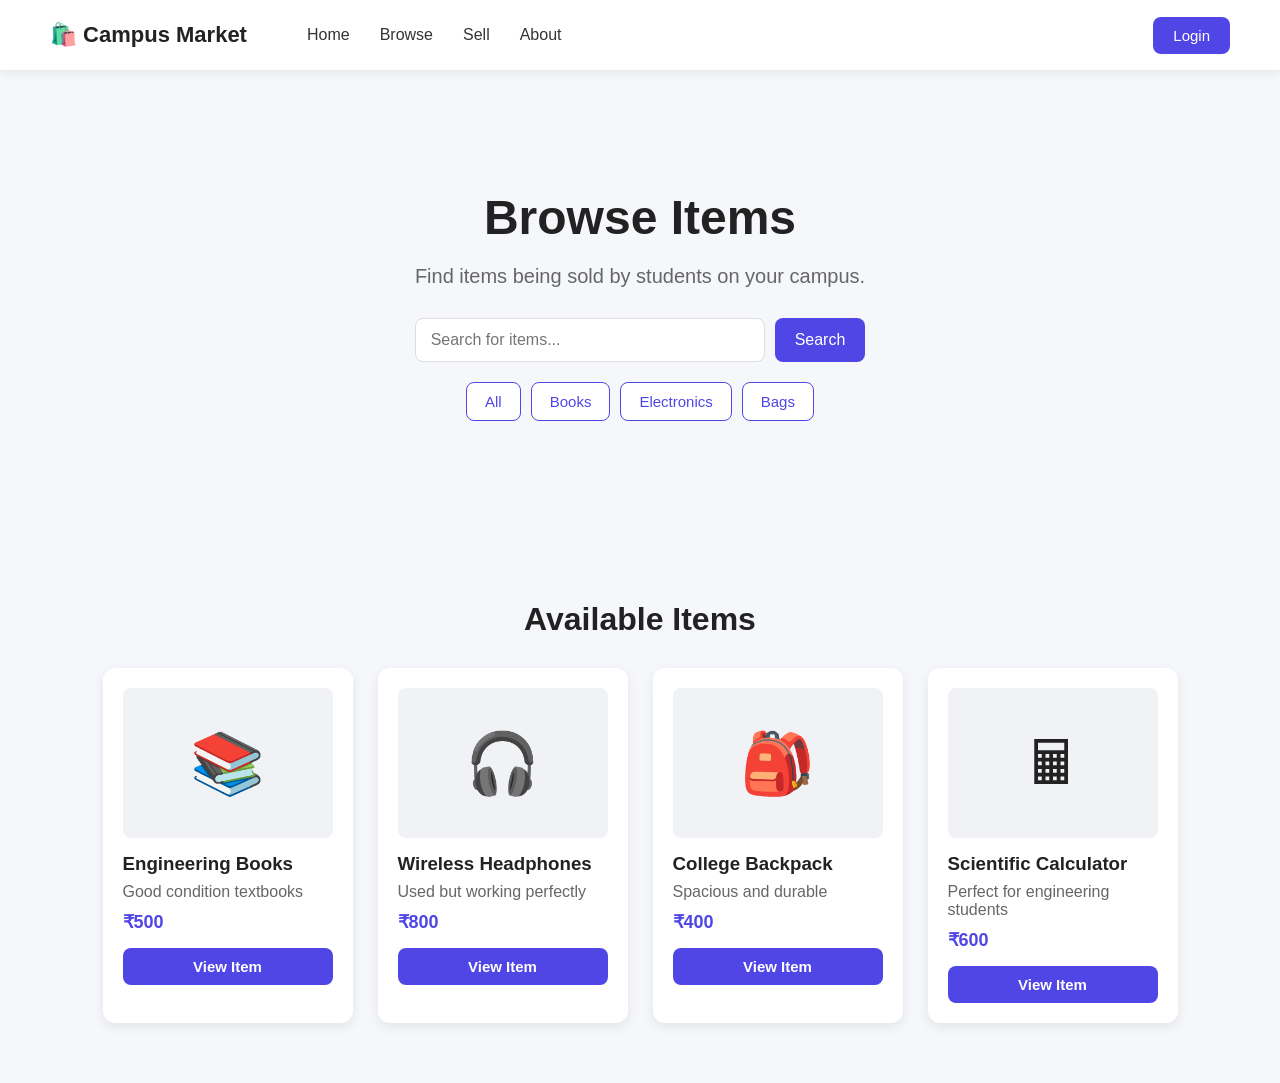
==== browse.html @ 815b8b1e "Initial commit - Campus Market" ====
<!DOCTYPE html>
<html lang="en">
<head>
    <meta charset="UTF-8">
    <meta name="viewport" content="width=device-width, initial-scale=1.0">

    <title>Browse - Campus Market</title>

    <link rel="stylesheet" href="style.css">
</head>

<body>

    <nav class="navbar">

        <div class="logo">
            🛍️ Campus Market
        </div>

        <div class="nav-links">
            <a href="index.html">Home</a>
            <a href="browse.html">Browse</a>
            <a href="sell.html">Sell</a>
            <a href="about.html">About</a>
        </div>

        <button class="login-btn">Login</button>

    </nav>


    <main>

        <h1>Browse Items</h1>

        <p>Find items being sold by students on your campus.</p>
        <div class="search-box">
            <input type="text" id="searchInput" placeholder="Search for items...">
            <button onclick="searchItems()">Search</button>
        </div>
        

        <div class="categories">
            <button onclick="filterCategory('all')">All</button>
            <button onclick="filterCategory('books')">Books</button>
            <button onclick="filterCategory('electronics')">Electronics</button>
            <button onclick="filterCategory('bags')">Bags</button>
        </div>

    </main>
    <section class="products">

    <h2>Available Items</h2>

    <div class="product-container">

        <div class="product-card">
            <div class="product-image">📚</div>
            <h3>Engineering Books</h3>
            <p>Good condition textbooks</p>
            <strong>₹500</strong>
            <button>View Item</button>
        </div>

        <div class="product-card">
            <div class="product-image">🎧</div>
            <h3>Wireless Headphones</h3>
            <p>Used but working perfectly</p>
            <strong>₹800</strong>
            <button>View Item</button>
        </div>

        <div class="product-card">
            <div class="product-image">🎒</div>
            <h3>College Backpack</h3>
            <p>Spacious and durable</p>
            <strong>₹400</strong>
            <button>View Item</button>
        </div>

        <div class="product-card">
            <div class="product-image">🖩</div>
            <h3>Scientific Calculator</h3>
            <p>Perfect for engineering students</p>
            <strong>₹600</strong>
            <button>View Item</button>
        </div>

    </div>

</section>

<script src="script.js"></script>

</body>
</html>
---- style.css ----
/* Reset */
* {
    margin: 0;
    padding: 0;
    box-sizing: border-box;
}

/* Body */
body {
    font-family: Arial, sans-serif;
    background-color: #f5f7fb;
    color: #222;
}

/* Navbar */
.navbar {
    height: 70px;
    background-color: white;

    display: flex;
    align-items: center;

    padding: 0 50px;

    box-shadow: 0 2px 10px rgba(0, 0, 0, 0.08);
}

/* Logo */
.logo {
    font-size: 22px;
    font-weight: bold;
}

/* Navigation links */
.nav-links {
    display: flex;
    align-items: center;
    gap: 30px;

    margin-left: 60px;
}

.nav-links a {
    text-decoration: none;
    color: #333;
    font-size: 16px;
}

.nav-links a:hover {
    color: #4f46e5;
}

/* Login button */
.login-btn {
    margin-left: auto;

    background-color: #4f46e5;
    color: white;

    border: none;
    border-radius: 8px;

    padding: 10px 20px;

    font-size: 15px;
    cursor: pointer;
}

.login-btn:hover {
    background-color: #3730a3;
}

/* Main section */
main {
    text-align: center;
    padding: 100px 20px;
}

main h1 {
    font-size: 45px;
    margin-bottom: 15px;
}

main p {
    font-size: 20px;
    color: #666;
}

/* Hero buttons */
.hero-buttons {
    margin-top: 30px;

    display: flex;
    justify-content: center;
    gap: 15px;
}

.hero-buttons a {
    text-decoration: none;

    padding: 12px 24px;

    border-radius: 8px;

    font-size: 16px;
    font-weight: bold;

    background-color: #4f46e5;
    color: white;
}

.hero-buttons a:hover {
    background-color: #3730a3;
}

/* Hero section */
main {
    text-align: center;
    padding: 120px 20px;
}

main h1 {
    font-size: 48px;
    margin-bottom: 20px;
}

main p {
    font-size: 20px;
    color: #666;
    margin-bottom: 10px;
}

/* Products section */
.products {
    padding: 60px 50px;
    text-align: center;
}

.products h2 {
    font-size: 32px;
    margin-bottom: 30px;
}

/* Product container */
.product-container {
    display: flex;
    justify-content: center;
    gap: 25px;
    flex-wrap: wrap;
}

/* Product card */
.product-card {
    width: 250px;
    background-color: white;
    padding: 20px;
    border-radius: 12px;

    box-shadow: 0 4px 12px rgba(0, 0, 0, 0.08);

    text-align: left;
}

/* Product image */
.product-image {
    height: 150px;
    background-color: #f0f2f5;

    display: flex;
    align-items: center;
    justify-content: center;

    font-size: 60px;

    border-radius: 8px;
    margin-bottom: 15px;
}

/* Product title */
.product-card h3 {
    margin-bottom: 8px;
}

/* Product description */
.product-card p {
    color: #666;
    margin-bottom: 10px;
}

/* Product price */
.product-card strong {
    color: #4f46e5;
    font-size: 18px;
}

/* Product button */
.product-card button {
    margin-top: 15px;

    width: 100%;

    padding: 10px;

    background-color: #4f46e5;
    color: white;

    border: none;
    border-radius: 8px;

    font-size: 15px;
    font-weight: bold;

    cursor: pointer;
}

.product-card button:hover {
    background-color: #3730a3;
}

/* Search box */
.search-box {
    margin-top: 30px;

    display: flex;
    justify-content: center;
    gap: 10px;
}

.search-box input {
    width: 350px;

    padding: 12px 15px;

    border: 1px solid #ddd;
    border-radius: 8px;

    font-size: 16px;
    outline: none;
}

.search-box input:focus {
    border-color: #4f46e5;
}

.search-box button {
    padding: 12px 20px;

    background-color: #4f46e5;
    color: white;

    border: none;
    border-radius: 8px;

    font-size: 16px;
    cursor: pointer;
}

.search-box button:hover {
    background-color: #3730a3;
}

/* Category buttons */
.categories {
    margin-top: 20px;

    display: flex;
    justify-content: center;
    gap: 10px;
}

.categories button {
    padding: 10px 18px;

    background-color: white;
    color: #4f46e5;

    border: 1px solid #4f46e5;
    border-radius: 8px;

    font-size: 15px;
    cursor: pointer;
}

.categories button:hover {
    background-color: #4f46e5;
    color: white;
}

/* Sell form */
.sell-form {
    width: 500px;
    max-width: 90%;

    margin: 40px auto 0;

    background-color: white;

    padding: 30px;

    border-radius: 12px;

    box-shadow: 0 4px 15px rgba(0, 0, 0, 0.08);

    text-align: left;
}

.sell-form label {
    display: block;

    margin-bottom: 8px;

    font-weight: bold;
}

.sell-form input,
.sell-form select,
.sell-form textarea {
    width: 100%;

    padding: 12px;

    margin-bottom: 20px;

    border: 1px solid #ddd;

    border-radius: 8px;

    font-size: 15px;

    box-sizing: border-box;
}

.sell-form textarea {
    height: 120px;

    resize: vertical;
}

.sell-form button {
    width: 100%;

    padding: 12px;

    background-color: #4f46e5;

    color: white;

    border: none;

    border-radius: 8px;

    font-size: 16px;

    font-weight: bold;

    cursor: pointer;
}

.sell-form button:hover {
    background-color: #3730a3;
}
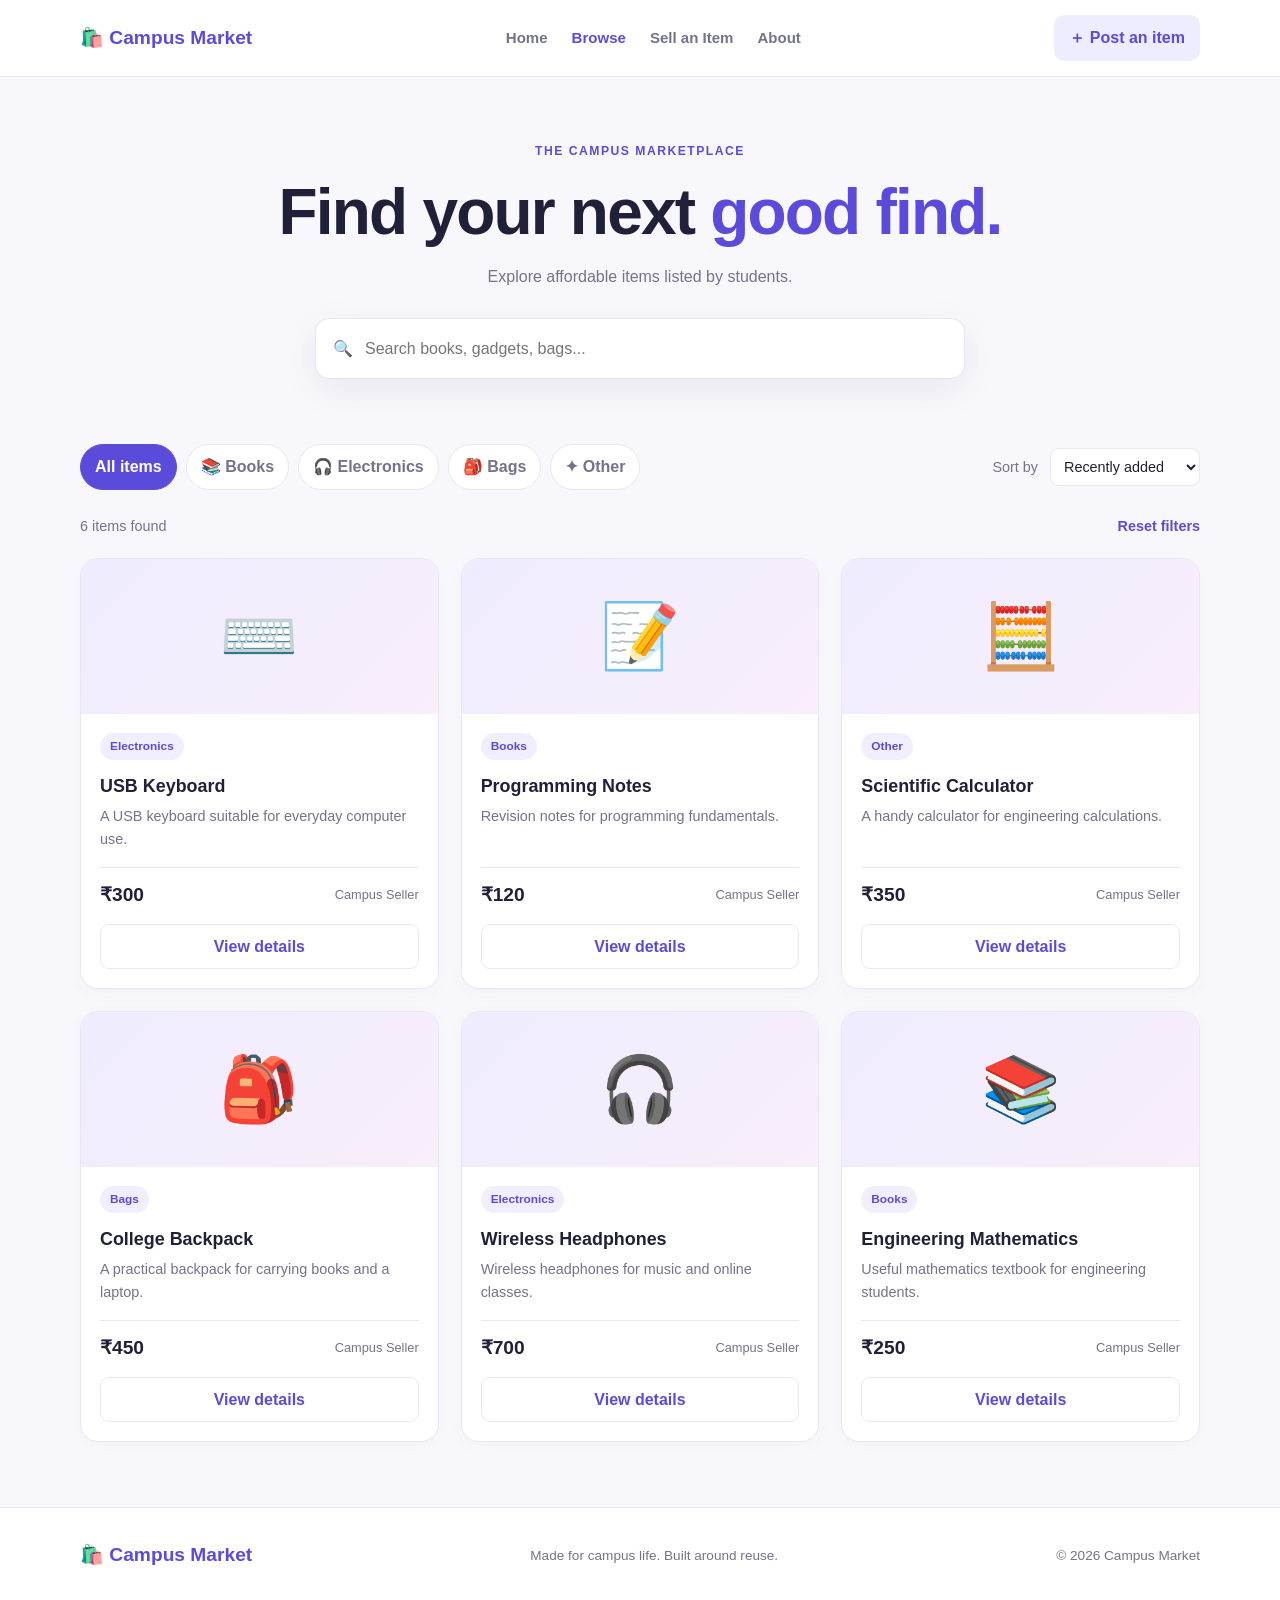
==== commit 55ed9dfb: "Update Campus Market project" ====
--- a/browse.html
+++ b/browse.html
@@ -1,96 +1,87 @@
+
 <!DOCTYPE html>
 <html lang="en">
 <head>
-    <meta charset="UTF-8">
-    <meta name="viewport" content="width=device-width, initial-scale=1.0">
+  <meta charset="UTF-8">
+  <meta name="viewport" content="width=device-width, initial-scale=1.0">
+  <title>Browse Items | Campus Market</title>
+  <link rel="stylesheet" href="style.css">
+  <script src="script.js" defer></script>
+</head>
+<body>
+  <header class="site-header">
+    <nav class="navbar container">
+      <a class="logo" href="index.html">🛍️ Campus Market</a>
+      <button class="menu-toggle" aria-label="Toggle navigation">☰</button>
+      <div class="nav-links">
+        <a href="index.html">Home</a>
+        <a class="active" href="browse.html">Browse</a>
+        <a href="sell.html">Sell an Item</a>
+        <a href="about.html">About</a>
+      </div>
+      <a class="nav-cta" href="sell.html">＋ Post an item</a>
+    </nav>
+  </header>
 
-    <title>Browse - Campus Market</title>
+  <main>
+    <section class="page-hero container">
+      <span class="eyebrow">The campus marketplace</span>
+      <h1>Find your next <span>good find.</span></h1>
+      <p>Explore affordable items listed by students.</p>
+      <label class="search-bar">
+        🔍
+        <input id="searchInput" type="search" placeholder="Search books, gadgets, bags...">
+        <button id="clearSearch" type="button" hidden>×</button>
+      </label>
+    </section>
 
-    <link rel="stylesheet" href="style.css">
-</head>
-
-<body>
-
-    <nav class="navbar">
-
-        <div class="logo">
-            🛍️ Campus Market
+    <section class="section container">
+      <div class="browse-toolbar">
+        <div class="filter-tabs">
+          <button class="filter-chip active" data-category="all">All items</button>
+          <button class="filter-chip" data-category="books">📚 Books</button>
+          <button class="filter-chip" data-category="electronics">🎧 Electronics</button>
+          <button class="filter-chip" data-category="bags">🎒 Bags</button>
+          <button class="filter-chip" data-category="other">✦ Other</button>
         </div>
 
-        <div class="nav-links">
-            <a href="index.html">Home</a>
-            <a href="browse.html">Browse</a>
-            <a href="sell.html">Sell</a>
-            <a href="about.html">About</a>
-        </div>
+        <label class="sort-control">Sort by
+          <select id="sortSelect">
+            <option value="newest">Recently added</option>
+            <option value="price-low">Price: low to high</option>
+            <option value="price-high">Price: high to low</option>
+            <option value="name">Name: A–Z</option>
+          </select>
+        </label>
+      </div>
 
-        <button class="login-btn">Login</button>
+      <div class="results-line">
+        <span id="resultsCount">Loading items...</span>
+        <button id="resetFilters" class="text-link">Reset filters</button>
+      </div>
 
-    </nav>
+      <div id="browseProducts" class="product-grid"></div>
 
+      <div id="emptyState" class="empty-state" hidden>
+        <div>🧺</div>
+        <h2>No items found</h2>
+        <p>Try another search or list an item yourself.</p>
+        <a class="button button-primary" href="sell.html">Post an item</a>
+      </div>
+    </section>
+  </main>
 
-    <main>
+  <footer class="site-footer">
+    <div class="container footer-inner">
+      <a class="logo" href="index.html">🛍️ Campus Market</a>
+      <p>Made for campus life. Built around reuse.</p>
+      <span>© <span data-year></span> Campus Market</span>
+    </div>
+  </footer>
 
-        <h1>Browse Items</h1>
-
-        <p>Find items being sold by students on your campus.</p>
-        <div class="search-box">
-            <input type="text" id="searchInput" placeholder="Search for items...">
-            <button onclick="searchItems()">Search</button>
-        </div>
-        
-
-        <div class="categories">
-            <button onclick="filterCategory('all')">All</button>
-            <button onclick="filterCategory('books')">Books</button>
-            <button onclick="filterCategory('electronics')">Electronics</button>
-            <button onclick="filterCategory('bags')">Bags</button>
-        </div>
-
-    </main>
-    <section class="products">
-
-    <h2>Available Items</h2>
-
-    <div class="product-container">
-
-        <div class="product-card">
-            <div class="product-image">📚</div>
-            <h3>Engineering Books</h3>
-            <p>Good condition textbooks</p>
-            <strong>₹500</strong>
-            <button>View Item</button>
-        </div>
-
-        <div class="product-card">
-            <div class="product-image">🎧</div>
-            <h3>Wireless Headphones</h3>
-            <p>Used but working perfectly</p>
-            <strong>₹800</strong>
-            <button>View Item</button>
-        </div>
-
-        <div class="product-card">
-            <div class="product-image">🎒</div>
-            <h3>College Backpack</h3>
-            <p>Spacious and durable</p>
-            <strong>₹400</strong>
-            <button>View Item</button>
-        </div>
-
-        <div class="product-card">
-            <div class="product-image">🖩</div>
-            <h3>Scientific Calculator</h3>
-            <p>Perfect for engineering students</p>
-            <strong>₹600</strong>
-            <button>View Item</button>
-        </div>
-
-    </div>
-
-</section>
-
-<script src="script.js"></script>
-
+  <dialog id="itemDialog" class="item-dialog">
+    <button class="dialog-close" aria-label="Close details">×</button>
+    <div id="dialogContent"></div>
+  </dialog>
 </body>
 </html>
--- a/style.css
+++ b/style.css
@@ -1,361 +1,850 @@
-/* Reset */
+
+/* =========================
+   CAMPUS MARKET - STYLES
+========================= */
+
+:root {
+  --primary: #5b4bdb;
+  --primary-dark: #4535bd;
+  --text: #202038;
+  --muted: #73738a;
+  --background: #f8f8fc;
+  --white: #ffffff;
+  --border: #e8e7f1;
+  --green: #16845b;
+  --radius: 18px;
+  --shadow: 0 10px 35px rgba(35, 29, 85, 0.08);
+}
+
 * {
-    margin: 0;
-    padding: 0;
-    box-sizing: border-box;
-}
-
-/* Body */
+  box-sizing: border-box;
+}
+
+html {
+  scroll-behavior: smooth;
+}
+
 body {
-    font-family: Arial, sans-serif;
-    background-color: #f5f7fb;
-    color: #222;
-}
-
-/* Navbar */
+  margin: 0;
+  font-family: Arial, Helvetica, sans-serif;
+  color: var(--text);
+  background: var(--background);
+  line-height: 1.6;
+}
+
+a {
+  color: inherit;
+  text-decoration: none;
+}
+
+button,
+input,
+select,
+textarea {
+  font: inherit;
+}
+
+button,
+select {
+  cursor: pointer;
+}
+
+button:focus-visible,
+a:focus-visible,
+input:focus-visible,
+select:focus-visible,
+textarea:focus-visible {
+  outline: 3px solid #b9b1ff;
+  outline-offset: 3px;
+}
+
+.container {
+  width: min(1120px, 90%);
+  margin-inline: auto;
+}
+
+[hidden] {
+  display: none !important;
+}
+
+/* Navigation */
+
+.site-header {
+  background: var(--white);
+  border-bottom: 1px solid var(--border);
+  position: sticky;
+  top: 0;
+  z-index: 10;
+}
+
 .navbar {
-    height: 70px;
-    background-color: white;
-
+  min-height: 76px;
+  display: flex;
+  align-items: center;
+  justify-content: space-between;
+  gap: 20px;
+}
+
+.logo {
+  font-size: 1.2rem;
+  font-weight: 800;
+  color: var(--primary);
+  white-space: nowrap;
+}
+
+.nav-links {
+  display: flex;
+  align-items: center;
+  gap: 24px;
+}
+
+.nav-links a {
+  color: var(--muted);
+  font-weight: 600;
+  font-size: 0.94rem;
+}
+
+.nav-links a:hover,
+.nav-links a.active {
+  color: var(--primary);
+}
+
+.nav-cta {
+  background: #eeecff;
+  color: var(--primary);
+  padding: 10px 15px;
+  border-radius: 10px;
+  font-weight: 700;
+  white-space: nowrap;
+}
+
+.menu-toggle {
+  display: none;
+  border: 1px solid var(--border);
+  background: white;
+  padding: 7px 12px;
+  border-radius: 8px;
+}
+
+/* Buttons */
+
+.button {
+  display: inline-flex;
+  justify-content: center;
+  align-items: center;
+  gap: 8px;
+  border: 0;
+  border-radius: 11px;
+  padding: 13px 20px;
+  font-weight: 700;
+  transition: transform 0.2s, background 0.2s;
+}
+
+.button:hover {
+  transform: translateY(-2px);
+}
+
+.button-primary {
+  background: var(--primary);
+  color: white;
+}
+
+.button-primary:hover {
+  background: var(--primary-dark);
+}
+
+.button-secondary {
+  background: white;
+  color: var(--text);
+  border: 1px solid var(--border);
+}
+
+.button-light {
+  background: white;
+  color: var(--primary);
+}
+
+.text-link {
+  border: 0;
+  padding: 0;
+  background: transparent;
+  color: var(--primary);
+  font-weight: 700;
+}
+
+/* Home hero */
+
+.hero {
+  display: grid;
+  grid-template-columns: 1.1fr 0.9fr;
+  align-items: center;
+  gap: 50px;
+  padding-top: 75px;
+  padding-bottom: 75px;
+}
+
+.eyebrow {
+  display: inline-block;
+  color: var(--primary);
+  text-transform: uppercase;
+  font-size: 0.76rem;
+  letter-spacing: 1.5px;
+  font-weight: 800;
+}
+
+.hero h1,
+.page-hero h1,
+.form-intro h1,
+.about-page h1 {
+  font-size: clamp(2.4rem, 5vw, 4rem);
+  line-height: 1.12;
+  letter-spacing: -1.8px;
+  margin: 14px 0;
+}
+
+.hero h1 span,
+.page-hero h1 span,
+.form-intro h1 span,
+.about-page h1 span {
+  color: var(--primary);
+}
+
+.hero-copy > p {
+  color: var(--muted);
+  max-width: 520px;
+}
+
+.hero-buttons {
+  display: flex;
+  flex-wrap: wrap;
+  gap: 12px;
+  margin: 25px 0;
+}
+
+.hero-art {
+  min-height: 350px;
+  border-radius: 30px;
+  background: linear-gradient(135deg, #e8e5ff, #f8e9f4);
+  padding: 30px;
+  display: grid;
+  grid-template-columns: 1fr 1fr;
+  gap: 15px;
+  position: relative;
+  align-content: center;
+}
+
+.art-card {
+  background: rgba(255, 255, 255, 0.92);
+  border-radius: 20px;
+  min-height: 120px;
+  display: flex;
+  flex-direction: column;
+  justify-content: center;
+  align-items: center;
+  font-size: 2.5rem;
+  box-shadow: var(--shadow);
+}
+
+.art-card h3 {
+  font-size: 0.9rem;
+  margin: 8px 0 0;
+}
+
+.art-center {
+  position: absolute;
+  left: 50%;
+  top: 50%;
+  transform: translate(-50%, -50%);
+  background: var(--primary);
+  color: white;
+  width: 66px;
+  height: 66px;
+  border-radius: 50%;
+  display: grid;
+  place-items: center;
+  font-size: 2rem;
+  border: 5px solid #f1edff;
+}
+
+/* Trust strip */
+
+.trust-strip {
+  background: white;
+  border-block: 1px solid var(--border);
+}
+
+.trust-items {
+  display: grid;
+  grid-template-columns: repeat(3, 1fr);
+  gap: 20px;
+  padding-block: 22px;
+}
+
+.trust-items strong {
+  font-size: 0.97rem;
+}
+
+.trust-items p {
+  margin: 3px 0 0;
+  color: var(--muted);
+  font-size: 0.88rem;
+}
+
+/* General sections */
+
+.section {
+  padding-top: 65px;
+  padding-bottom: 65px;
+}
+
+.section-heading {
+  display: flex;
+  justify-content: space-between;
+  align-items: center;
+  gap: 20px;
+  margin-bottom: 28px;
+}
+
+.section-heading h2,
+.sell-banner h2 {
+  font-size: 1.9rem;
+  margin: 5px 0;
+  line-height: 1.25;
+}
+
+.section-heading p,
+.sell-banner p {
+  color: var(--muted);
+  margin: 5px 0;
+}
+
+/* Product cards */
+
+.product-grid {
+  display: grid;
+  grid-template-columns: repeat(3, minmax(0, 1fr));
+  gap: 22px;
+}
+
+.product-card {
+  background: white;
+  border: 1px solid var(--border);
+  border-radius: var(--radius);
+  overflow: hidden;
+  box-shadow: 0 4px 15px rgba(35, 29, 85, 0.03);
+  display: flex;
+  flex-direction: column;
+  transition: transform 0.2s, box-shadow 0.2s;
+}
+
+.product-card:hover {
+  transform: translateY(-4px);
+  box-shadow: var(--shadow);
+}
+
+.product-visual {
+  min-height: 155px;
+  background: linear-gradient(135deg, #eeecff, #f9eefa);
+  display: grid;
+  place-items: center;
+  font-size: 4rem;
+}
+
+.product-content {
+  padding: 19px;
+  display: flex;
+  flex-direction: column;
+  flex: 1;
+}
+
+.category-label {
+  display: inline-block;
+  width: fit-content;
+  background: #f0eeff;
+  color: var(--primary);
+  border-radius: 20px;
+  padding: 4px 10px;
+  font-size: 0.74rem;
+  font-weight: 800;
+  text-transform: capitalize;
+}
+
+.product-content h3 {
+  font-size: 1.12rem;
+  margin: 12px 0 4px;
+  overflow-wrap: anywhere;
+}
+
+.product-description {
+  color: var(--muted);
+  font-size: 0.9rem;
+  margin: 0 0 16px;
+  overflow-wrap: anywhere;
+}
+
+.product-meta {
+  margin-top: auto;
+  padding-top: 12px;
+  border-top: 1px solid var(--border);
+  display: flex;
+  align-items: center;
+  justify-content: space-between;
+  gap: 10px;
+}
+
+.product-price {
+  font-size: 1.2rem;
+  font-weight: 800;
+}
+
+.product-seller {
+  color: var(--muted);
+  font-size: 0.8rem;
+}
+
+.details-button {
+  margin-top: 13px;
+  border: 1px solid var(--border);
+  background: white;
+  border-radius: 9px;
+  padding: 9px;
+  color: var(--primary);
+  font-weight: 700;
+}
+
+.details-button:hover {
+  background: #f3f1ff;
+}
+
+/* Sell banner */
+
+.sell-banner {
+  margin-block: 20px 70px;
+  padding: 35px;
+  background: linear-gradient(120deg, #eeeaff, #f7eafa);
+  border-radius: 24px;
+  display: flex;
+  align-items: center;
+  justify-content: space-between;
+  gap: 20px;
+}
+
+/* Browse page */
+
+.page-hero {
+  padding-top: 60px;
+  text-align: center;
+}
+
+.page-hero > p {
+  color: var(--muted);
+}
+
+.search-bar {
+  max-width: 650px;
+  margin: 28px auto 0;
+  background: white;
+  border: 1px solid var(--border);
+  border-radius: 14px;
+  display: flex;
+  align-items: center;
+  gap: 12px;
+  padding: 0 17px;
+  box-shadow: var(--shadow);
+}
+
+.search-bar input {
+  width: 100%;
+  padding: 17px 0;
+  border: 0;
+  outline: none;
+  background: transparent;
+}
+
+.search-bar button {
+  border: 0;
+  background: transparent;
+  font-size: 1.5rem;
+  color: var(--muted);
+}
+
+.browse-toolbar {
+  display: flex;
+  justify-content: space-between;
+  align-items: center;
+  flex-wrap: wrap;
+  gap: 20px;
+  margin-bottom: 25px;
+}
+
+.filter-tabs {
+  display: flex;
+  flex-wrap: wrap;
+  gap: 9px;
+}
+
+.filter-chip {
+  border: 1px solid var(--border);
+  background: white;
+  padding: 9px 14px;
+  border-radius: 25px;
+  color: var(--muted);
+  font-weight: 700;
+}
+
+.filter-chip:hover,
+.filter-chip.active {
+  background: var(--primary);
+  border-color: var(--primary);
+  color: white;
+}
+
+.sort-control {
+  color: var(--muted);
+  font-size: 0.9rem;
+}
+
+.sort-control select {
+  margin-left: 8px;
+  border: 1px solid var(--border);
+  border-radius: 9px;
+  background: white;
+  padding: 9px;
+  color: var(--text);
+}
+
+.results-line {
+  display: flex;
+  justify-content: space-between;
+  align-items: center;
+  margin-bottom: 20px;
+  color: var(--muted);
+  font-size: 0.9rem;
+}
+
+.empty-state {
+  text-align: center;
+  padding: 55px 20px;
+  background: white;
+  border: 1px dashed #d5d1eb;
+  border-radius: var(--radius);
+}
+
+.empty-state > div {
+  font-size: 3rem;
+}
+
+.empty-state p {
+  color: var(--muted);
+  margin-bottom: 25px;
+}
+
+/* Sell form */
+
+.form-page {
+  max-width: 780px;
+  padding-top: 55px;
+  padding-bottom: 75px;
+}
+
+.form-intro {
+  text-align: center;
+  margin-bottom: 30px;
+}
+
+.form-intro p {
+  color: var(--muted);
+}
+
+.sell-form {
+  background: white;
+  border: 1px solid var(--border);
+  border-radius: 22px;
+  padding: 32px;
+  box-shadow: var(--shadow);
+}
+
+.sell-form h2 {
+  margin: 0;
+  font-size: 1.5rem;
+}
+
+.sell-form > p {
+  color: var(--muted);
+  font-size: 0.9rem;
+}
+
+.form-field {
+  display: flex;
+  flex-direction: column;
+  gap: 7px;
+  margin-top: 20px;
+}
+
+.form-field label {
+  font-weight: 700;
+  font-size: 0.92rem;
+}
+
+.form-field input,
+.form-field select,
+.form-field textarea {
+  width: 100%;
+  border: 1px solid #deddea;
+  border-radius: 10px;
+  padding: 12px 14px;
+  background: white;
+  color: var(--text);
+}
+
+.form-field textarea {
+  resize: vertical;
+}
+
+.form-field small {
+  text-align: right;
+  color: var(--muted);
+}
+
+.form-row {
+  display: grid;
+  grid-template-columns: 1fr 1fr;
+  gap: 18px;
+}
+
+.form-message {
+  font-weight: 700;
+}
+
+.form-message.success {
+  color: var(--green);
+}
+
+.form-message.error {
+  color: #c0392b;
+}
+
+.sell-form > .button {
+  width: 100%;
+  margin-top: 10px;
+}
+
+/* About page */
+
+.about-page > h1 {
+  max-width: 800px;
+}
+
+.about-lead {
+  color: var(--muted);
+  font-size: 1.1rem;
+  max-width: 750px;
+  margin-bottom: 40px;
+}
+
+.about-grid {
+  display: grid;
+  grid-template-columns: repeat(3, 1fr);
+  gap: 20px;
+  margin-bottom: 55px;
+}
+
+.about-card {
+  background: white;
+  border: 1px solid var(--border);
+  border-radius: var(--radius);
+  padding: 25px;
+}
+
+.about-card > div {
+  font-size: 2.2rem;
+}
+
+.about-card h2 {
+  font-size: 1.2rem;
+}
+
+.about-card p {
+  color: var(--muted);
+  margin-bottom: 0;
+}
+
+/* Product details dialog */
+
+.item-dialog {
+  width: min(520px, 90%);
+  border: 0;
+  border-radius: 20px;
+  padding: 28px;
+  box-shadow: 0 20px 80px rgba(0, 0, 0, 0.25);
+}
+
+.item-dialog::backdrop {
+  background: rgba(24, 21, 50, 0.55);
+}
+
+.dialog-close {
+  display: block;
+  margin-left: auto;
+  width: 35px;
+  height: 35px;
+  border: 0;
+  border-radius: 50%;
+  background: #f0eeff;
+  font-size: 1.4rem;
+}
+
+.dialog-emoji {
+  text-align: center;
+  font-size: 4rem;
+  background: #f0eeff;
+  border-radius: 15px;
+  padding: 20px;
+}
+
+.dialog-description {
+  color: var(--muted);
+  overflow-wrap: anywhere;
+}
+
+/* Footer */
+
+.site-footer {
+  background: white;
+  border-top: 1px solid var(--border);
+}
+
+.footer-inner {
+  min-height: 95px;
+  display: flex;
+  justify-content: space-between;
+  align-items: center;
+  flex-wrap: wrap;
+  gap: 15px;
+  padding-block: 20px;
+}
+
+.footer-inner p,
+.footer-inner > span {
+  color: var(--muted);
+  font-size: 0.85rem;
+}
+
+/* Responsive design */
+
+@media (max-width: 850px) {
+  .navbar {
+    flex-wrap: wrap;
+    padding-block: 15px;
+  }
+
+  .menu-toggle {
+    display: block;
+    margin-left: auto;
+  }
+
+  .nav-links {
+    display: none;
+    width: 100%;
+    flex-direction: column;
+    align-items: flex-start;
+    gap: 12px;
+    order: 3;
+  }
+
+  .nav-links.open {
     display: flex;
-    align-items: center;
-
-    padding: 0 50px;
-
-    box-shadow: 0 2px 10px rgba(0, 0, 0, 0.08);
-}
-
-/* Logo */
-.logo {
-    font-size: 22px;
-    font-weight: bold;
-}
-
-/* Navigation links */
-.nav-links {
-    display: flex;
-    align-items: center;
-    gap: 30px;
-
-    margin-left: 60px;
-}
-
-.nav-links a {
-    text-decoration: none;
-    color: #333;
-    font-size: 16px;
-}
-
-.nav-links a:hover {
-    color: #4f46e5;
-}
-
-/* Login button */
-.login-btn {
-    margin-left: auto;
-
-    background-color: #4f46e5;
-    color: white;
-
-    border: none;
-    border-radius: 8px;
-
-    padding: 10px 20px;
-
-    font-size: 15px;
-    cursor: pointer;
-}
-
-.login-btn:hover {
-    background-color: #3730a3;
-}
-
-/* Main section */
-main {
-    text-align: center;
-    padding: 100px 20px;
-}
-
-main h1 {
-    font-size: 45px;
-    margin-bottom: 15px;
-}
-
-main p {
-    font-size: 20px;
-    color: #666;
-}
-
-/* Hero buttons */
-.hero-buttons {
-    margin-top: 30px;
-
-    display: flex;
-    justify-content: center;
-    gap: 15px;
-}
-
-.hero-buttons a {
-    text-decoration: none;
-
-    padding: 12px 24px;
-
-    border-radius: 8px;
-
-    font-size: 16px;
-    font-weight: bold;
-
-    background-color: #4f46e5;
-    color: white;
-}
-
-.hero-buttons a:hover {
-    background-color: #3730a3;
-}
-
-/* Hero section */
-main {
-    text-align: center;
-    padding: 120px 20px;
-}
-
-main h1 {
-    font-size: 48px;
-    margin-bottom: 20px;
-}
-
-main p {
-    font-size: 20px;
-    color: #666;
-    margin-bottom: 10px;
-}
-
-/* Products section */
-.products {
-    padding: 60px 50px;
-    text-align: center;
-}
-
-.products h2 {
-    font-size: 32px;
-    margin-bottom: 30px;
-}
-
-/* Product container */
-.product-container {
-    display: flex;
-    justify-content: center;
-    gap: 25px;
-    flex-wrap: wrap;
-}
-
-/* Product card */
-.product-card {
-    width: 250px;
-    background-color: white;
+  }
+
+  .nav-cta {
+    display: none;
+  }
+
+  .hero {
+    grid-template-columns: 1fr;
+    gap: 35px;
+    padding-top: 50px;
+    padding-bottom: 50px;
+  }
+
+  .hero-art {
+    min-height: 300px;
+  }
+
+  .product-grid {
+    grid-template-columns: repeat(2, minmax(0, 1fr));
+  }
+
+  .about-grid {
+    grid-template-columns: 1fr;
+  }
+}
+
+@media (max-width: 560px) {
+  .container {
+    width: 92%;
+  }
+
+  .hero h1,
+  .page-hero h1,
+  .form-intro h1,
+  .about-page h1 {
+    font-size: 2.5rem;
+  }
+
+  .hero-art {
     padding: 20px;
-    border-radius: 12px;
-
-    box-shadow: 0 4px 12px rgba(0, 0, 0, 0.08);
-
-    text-align: left;
-}
-
-/* Product image */
-.product-image {
-    height: 150px;
-    background-color: #f0f2f5;
-
-    display: flex;
-    align-items: center;
-    justify-content: center;
-
-    font-size: 60px;
-
-    border-radius: 8px;
-    margin-bottom: 15px;
-}
-
-/* Product title */
-.product-card h3 {
-    margin-bottom: 8px;
-}
-
-/* Product description */
-.product-card p {
-    color: #666;
-    margin-bottom: 10px;
-}
-
-/* Product price */
-.product-card strong {
-    color: #4f46e5;
-    font-size: 18px;
-}
-
-/* Product button */
-.product-card button {
-    margin-top: 15px;
-
-    width: 100%;
-
-    padding: 10px;
-
-    background-color: #4f46e5;
-    color: white;
-
-    border: none;
-    border-radius: 8px;
-
-    font-size: 15px;
-    font-weight: bold;
-
-    cursor: pointer;
-}
-
-.product-card button:hover {
-    background-color: #3730a3;
-}
-
-/* Search box */
-.search-box {
-    margin-top: 30px;
-
-    display: flex;
-    justify-content: center;
-    gap: 10px;
-}
-
-.search-box input {
-    width: 350px;
-
-    padding: 12px 15px;
-
-    border: 1px solid #ddd;
-    border-radius: 8px;
-
-    font-size: 16px;
-    outline: none;
-}
-
-.search-box input:focus {
-    border-color: #4f46e5;
-}
-
-.search-box button {
-    padding: 12px 20px;
-
-    background-color: #4f46e5;
-    color: white;
-
-    border: none;
-    border-radius: 8px;
-
-    font-size: 16px;
-    cursor: pointer;
-}
-
-.search-box button:hover {
-    background-color: #3730a3;
-}
-
-/* Category buttons */
-.categories {
-    margin-top: 20px;
-
-    display: flex;
-    justify-content: center;
-    gap: 10px;
-}
-
-.categories button {
-    padding: 10px 18px;
-
-    background-color: white;
-    color: #4f46e5;
-
-    border: 1px solid #4f46e5;
-    border-radius: 8px;
-
-    font-size: 15px;
-    cursor: pointer;
-}
-
-.categories button:hover {
-    background-color: #4f46e5;
-    color: white;
-}
-
-/* Sell form */
-.sell-form {
-    width: 500px;
-    max-width: 90%;
-
-    margin: 40px auto 0;
-
-    background-color: white;
-
-    padding: 30px;
-
-    border-radius: 12px;
-
-    box-shadow: 0 4px 15px rgba(0, 0, 0, 0.08);
-
-    text-align: left;
-}
-
-.sell-form label {
-    display: block;
-
-    margin-bottom: 8px;
-
-    font-weight: bold;
-}
-
-.sell-form input,
-.sell-form select,
-.sell-form textarea {
-    width: 100%;
-
-    padding: 12px;
-
-    margin-bottom: 20px;
-
-    border: 1px solid #ddd;
-
-    border-radius: 8px;
-
-    font-size: 15px;
-
-    box-sizing: border-box;
-}
-
-.sell-form textarea {
-    height: 120px;
-
-    resize: vertical;
-}
-
-.sell-form button {
-    width: 100%;
-
-    padding: 12px;
-
-    background-color: #4f46e5;
-
-    color: white;
-
-    border: none;
-
-    border-radius: 8px;
-
-    font-size: 16px;
-
-    font-weight: bold;
-
-    cursor: pointer;
-}
-
-.sell-form button:hover {
-    background-color: #3730a3;
+    min-height: 260px;
+  }
+
+  .art-card {
+    min-height: 100px;
+    font-size: 2rem;
+  }
+
+  .art-card h3 {
+    font-size: 0.78rem;
+  }
+
+  .trust-items {
+    grid-template-columns: 1fr;
+    gap: 14px;
+  }
+
+  .product-grid {
+    grid-template-columns: 1fr;
+  }
+
+  .section-heading,
+  .sell-banner {
+    align-items: flex-start;
+    flex-direction: column;
+  }
+
+  .sell-banner {
+    padding: 25px;
+  }
+
+  .form-row {
+    grid-template-columns: 1fr;
+    gap: 0;
+  }
+
+  .sell-form {
+    padding: 22px;
+  }
+
+  .browse-toolbar {
+    align-items: flex-start;
+    flex-direction: column;
+  }
+
+  .footer-inner {
+    align-items: flex-start;
+    flex-direction: column;
+  }
+
+  .section {
+    padding-block: 45px;
+  }
 }
